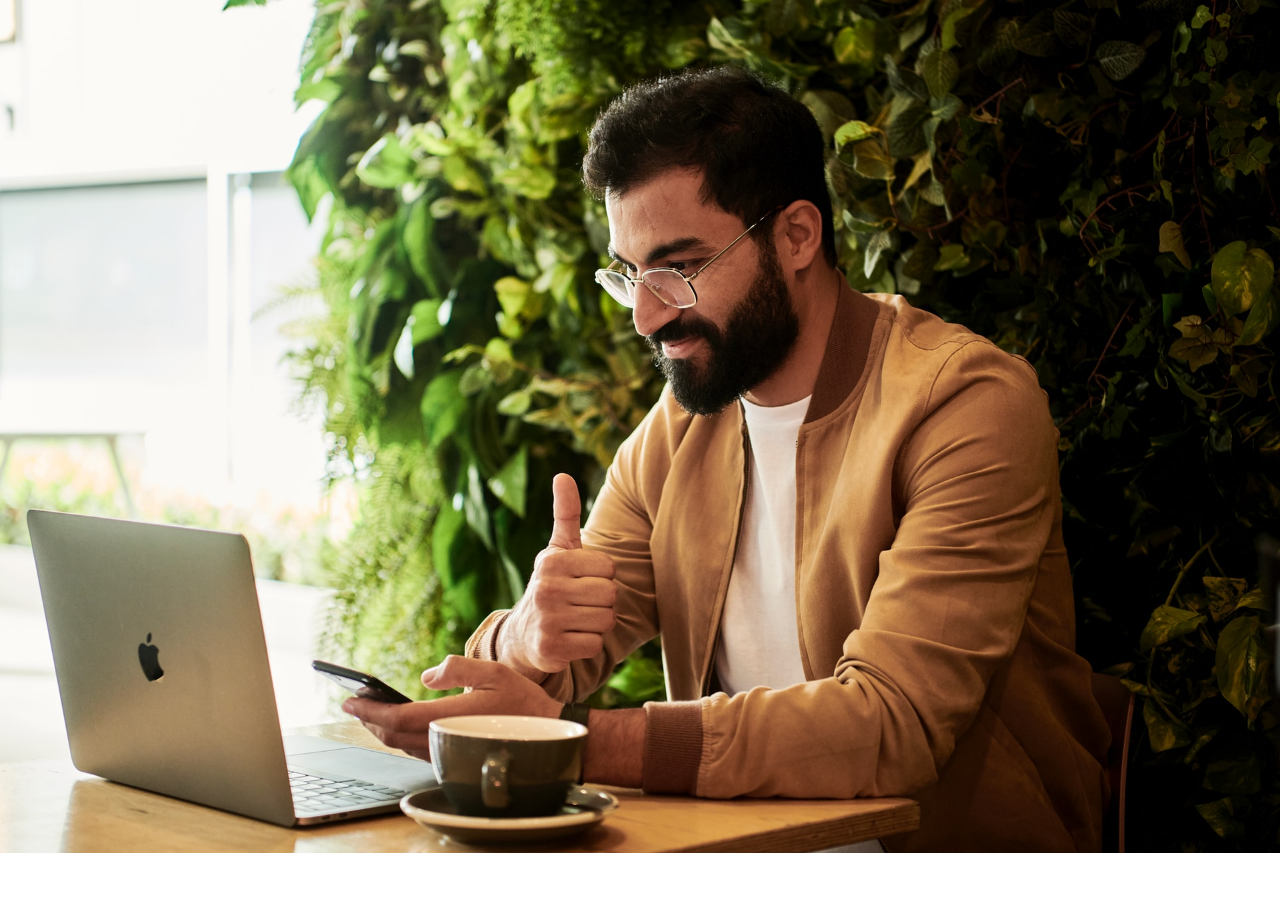
==== carousel/index.html @ 6b9f8576 "dark mode" ====
<!DOCTYPE html>
<html lang="en">
  <head>
    <meta charset="UTF-8" />
    <meta http-equiv="X-UA-Compatible" content="IE=edge" />
    <meta name="viewport" content="width=device-width, initial-scale=1.0" />
    <title>Carousel</title>
    <!-- CSS stylesheets -->
    <link rel="stylesheet" href="style.css" />
  </head>
  <body>
    <header>
      <div class="carousel-slide">
        <img src="img/bg-1.jpg" alt="pic" />

        <img src="img/bg-2.jpg" alt="pic" />

        <img src="img/bg-3.jpg" alt="pic" />

        <img src="img/bg-4.jpg" alt="pic" />

        <img src="img/bg-5.jpg" alt="pic" />
      </div>
    </header>
    <!-- Script js -->
    <script src="app.js"></script>
  </body>
</html>
---- carousel/style.css ----
* {
  margin: 0;
  padding: 0;
  box-sizing: border-box;
}
html {
  font-size: 62.5%;
}
body {
  font-size: 1.6rem;
}
img {
  max-width: 100%;
  height: auto;
}
header {
  width: 100%;
  height: 100%;
  margin: auto;
  /* overflow: hidden; */
}
.carousel-slide {
  display: flex;
  width: 100%;
  height: 100%;
}
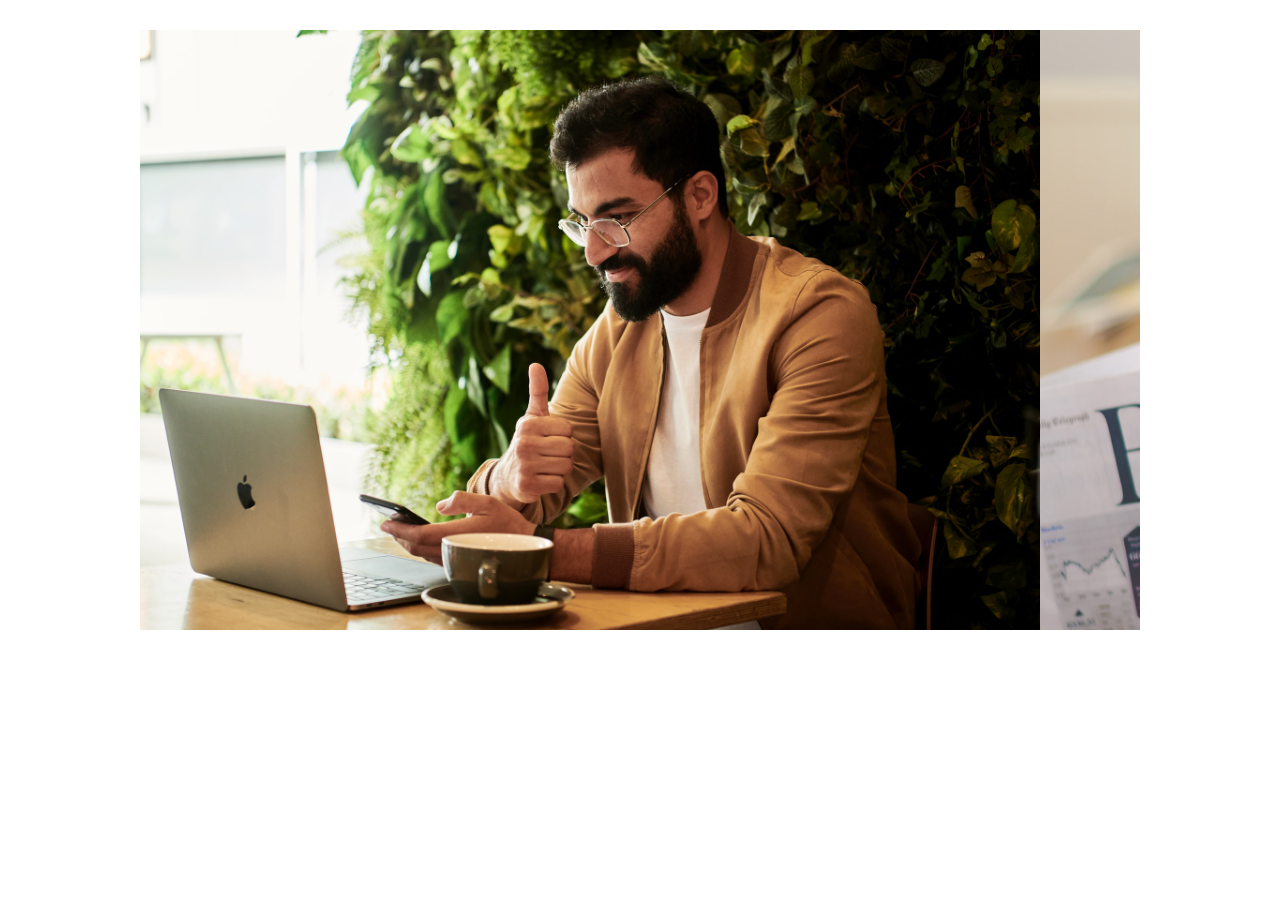
==== commit 5475a775: "carousel slider" ====
--- a/carousel/index.html
+++ b/carousel/index.html
@@ -10,7 +10,7 @@
   </head>
   <body>
     <header>
-      <div class="carousel-slide">
+      <div class="carousel-slide imgs">
         <img src="img/bg-1.jpg" alt="pic" />
 
         <img src="img/bg-2.jpg" alt="pic" />
@@ -20,6 +20,14 @@
         <img src="img/bg-4.jpg" alt="pic" />
 
         <img src="img/bg-5.jpg" alt="pic" />
+        <img
+          src="https://images.unsplash.com/photo-1627441943833-8d930796dde7?ixid=MnwxMjA3fDB8MHxwaG90by1wYWdlfHx8fGVufDB8fHx8&ixlib=rb-1.2.1&auto=format&fit=crop&w=1502&q=80"
+          alt="pic"
+        />
+        <img
+          src="https://images.unsplash.com/photo-1512944159308-fbe53a63b779?ixid=MnwxMjA3fDB8MHxwaG90by1wYWdlfHx8fGVufDB8fHx8&ixlib=rb-1.2.1&auto=format&fit=crop&w=1500&q=80"
+          alt="pic"
+        />
       </div>
     </header>
     <!-- Script js -->
--- a/carousel/style.css
+++ b/carousel/style.css
@@ -10,17 +10,29 @@
   font-size: 1.6rem;
 }
 img {
-  max-width: 100%;
-  height: auto;
+  width: 100%;
+  object-fit: cover;
 }
 header {
-  width: 100%;
-  height: 100%;
+  width: 100rem;
+  height: 60rem;
   margin: auto;
-  /* overflow: hidden; */
+  margin-top: 3rem;
+  overflow: hidden;
 }
 .carousel-slide {
   display: flex;
-  width: 100%;
+  width: 100rem;
   height: 100%;
+  margin: auto;
+  transform: translateX(0);
+  -webkit-transform: translateX(0);
+  -moz-transform: translateX(0);
+  -ms-transform: translateX(0);
+  -o-transform: translateX(0);
+  transition: transform 0.5s linear;
+  -webkit-transition: transform 0.5s linear;
+  -moz-transition: transform 0.5s linear;
+  -ms-transition: transform 0.5s linear;
+  -o-transition: transform 0.5s linear;
 }
